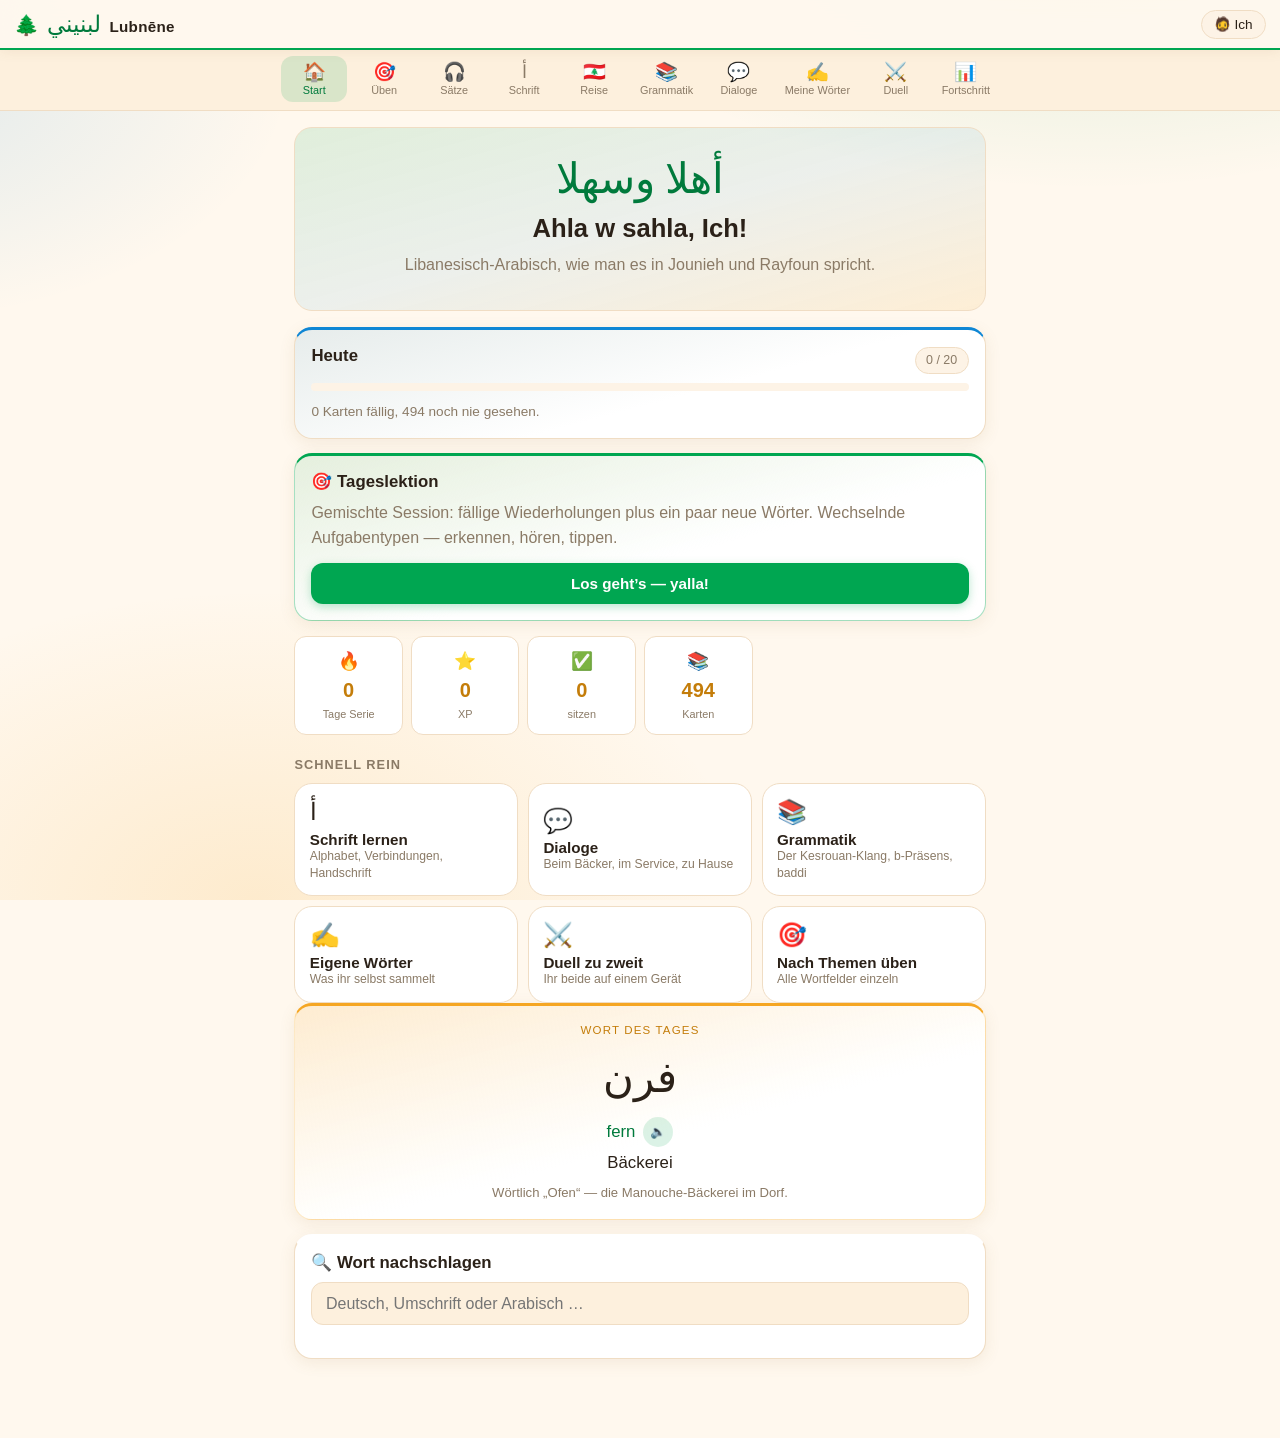
==== lubnene/index.html @ ffcf136f "Lubnēne: ausgebaute Lern-App in lubnene/, mit echten Aufnahmen Führt die vorhandenen Projekt-Assets " ====
<!DOCTYPE html>
<html lang="de">
<head>
<meta charset="utf-8">
<meta name="viewport" content="width=device-width, initial-scale=1, viewport-fit=cover">
<meta name="theme-color" content="#00a651">
<title>لبنيني · Lubnēne — Libanesisch-Arabisch lernen</title>
<meta name="description" content="Libanesisch-Arabisch lernen, wie man es in Jounieh und Rayfoun spricht.">
<link rel="manifest" href="manifest.webmanifest">
<meta name="apple-mobile-web-app-capable" content="yes">
<meta name="apple-mobile-web-app-status-bar-style" content="default">
<link rel="stylesheet" href="assets/css/app.css">
<link rel="icon" href="data:image/svg+xml,<svg xmlns='http://www.w3.org/2000/svg' viewBox='0 0 100 100'><text y='.9em' font-size='90'>🌲</text></svg>">
</head>
<body>

<header class="topbar">
  <button class="brand" data-nav="#/home">
    <span class="brand-cedar" aria-hidden="true">🌲</span>
    <span class="brand-ar">لبنيني</span>
    <span class="brand-de">Lubnēne</span>
  </button>
  <div class="topbar-right">
    <div class="streak" id="topStreak" title="Serie"></div>
    <button class="profile-chip" id="profileChip" title="Profil wechseln"></button>
  </div>
</header>

<nav class="tabbar" id="tabbar">
  <button data-nav="#/home"><span>🏠</span>Start</button>
  <button data-nav="#/learn"><span>🎯</span>Üben</button>
  <button data-nav="#/saetze"><span>🎧</span>Sätze</button>
  <button data-nav="#/alphabet"><span>ﺃ</span>Schrift</button>
  <button data-nav="#/reise"><span>🇱🇧</span>Reise</button>
  <button data-nav="#/grammar"><span>📚</span>Grammatik</button>
  <button data-nav="#/dialogues"><span>💬</span>Dialoge</button>
  <button data-nav="#/mywords"><span>✍️</span>Meine Wörter</button>
  <button data-nav="#/duel"><span>⚔️</span>Duell</button>
  <button data-nav="#/stats"><span>📊</span>Fortschritt</button>
</nav>

<main id="view" class="view"></main>

<div class="modal-backdrop" id="modalBackdrop" hidden>
  <div class="modal" id="modal" role="dialog" aria-modal="true"></div>
</div>

<div class="toast" id="toast" hidden></div>

<!-- Echte Aufnahmen aus dem Projektbestand -->
<script src="../audio-map-v6.js"></script>

<!-- Daten -->
<script src="assets/js/data/alphabet.js"></script>
<script src="assets/js/data/vocab-core.js"></script>
<script src="assets/js/data/vocab-plus.js"></script>
<script src="assets/js/data/audio-phrases.js"></script>
<script src="assets/js/data/grammar.js"></script>
<script src="assets/js/data/dialogues.js"></script>
<script src="assets/js/data/verbs.js"></script>
<script src="assets/js/data/journey.js"></script>

<!-- Kern -->
<script src="assets/js/core/util.js"></script>
<script src="assets/js/core/store.js"></script>
<script src="assets/js/core/srs.js"></script>
<script src="assets/js/core/tts.js"></script>
<script src="assets/js/core/audio.js"></script>
<script src="assets/js/core/keyboard.js"></script>
<script src="assets/js/core/items.js"></script>

<!-- Ansichten -->
<script src="assets/js/views/home.js"></script>
<script src="assets/js/views/learn.js"></script>
<script src="assets/js/views/drill.js"></script>
<script src="assets/js/views/phrases.js"></script>
<script src="assets/js/views/alphabet.js"></script>
<script src="assets/js/views/journey.js"></script>
<script src="assets/js/views/grammar.js"></script>
<script src="assets/js/views/dialogues.js"></script>
<script src="assets/js/views/mywords.js"></script>
<script src="assets/js/views/duel.js"></script>
<script src="assets/js/views/stats.js"></script>

<script src="assets/js/app.js"></script>
<script>
if ('serviceWorker' in navigator) {
  window.addEventListener('load', function () {
    navigator.serviceWorker.register('sw.js').catch(function () { /* offline ist optional */ });
  });
}
</script>
</body>
</html>
---- lubnene/assets/css/app.css ----
/* Lubnēne — Farbwelt: Zedernwald, Sandstein, Abendlicht über Jounieh. */

:root {
  /* Libanon-Palette: Flaggenrot, Zederngrün, Mittelmeer, Sonne, Sandstein */
  --bg:        #fff8ee;
  --bg-2:      #fdf0dd;
  --card:      #ffffff;
  --card-2:    #fdf3e6;
  --line:      #f0ddc4;
  --text:      #2b2118;
  --muted:     #8a7a66;
  --accent:    #00a651;   /* Zederngrün der Flagge */
  --accent-2:  #00c462;
  --accent-d:  #007a3c;
  --gold:      #f5a623;   /* Sonne über der Bucht */
  --gold-d:    #c47d0a;
  --red:       #ee161f;   /* Flaggenrot */
  --sea:       #0e86d4;   /* Mittelmeer */
  --clay:      #c96a3f;   /* Sandstein von Baalbek */
  --blue:      #0e86d4;
  --radius:    18px;
  --radius-sm: 12px;
  --shadow:    0 4px 16px rgba(150,110,60,.10);
  --shadow-lg: 0 10px 30px rgba(150,110,60,.16);
  --ar-font:   "Noto Naskh Arabic", "Amiri", "Geeza Pro", "Traditional Arabic", "Segoe UI", serif;
}

* { box-sizing: border-box; }

html, body {
  margin: 0; padding: 0;
  background: var(--bg);
  color: var(--text);
  font-family: -apple-system, BlinkMacSystemFont, "Segoe UI", Roboto, "Helvetica Neue", Arial, sans-serif;
  font-size: 16px;
  line-height: 1.55;
  -webkit-text-size-adjust: 100%;
}

body {
  padding-bottom: env(safe-area-inset-bottom);
  background-image:
    radial-gradient(900px 480px at 85% -12%, rgba(0,166,81,.16), transparent 62%),
    radial-gradient(700px 420px at -10% 8%, rgba(14,134,212,.13), transparent 60%),
    radial-gradient(800px 500px at 20% 100%, rgba(245,166,35,.16), transparent 62%);
  background-attachment: fixed;
}

h1, h2, h3, h4 { margin: 0 0 .5rem; line-height: 1.25; font-weight: 650; }
h1 { font-size: 1.6rem; }
h2 { font-size: 1.35rem; }
h3 { font-size: 1.05rem; }
p  { margin: 0 0 .6rem; }
.muted { color: var(--muted); }
.small { font-size: .85rem; }

[lang="ar"], .q-arabic, .we-ar, .lc-ar { font-family: var(--ar-font); }

/* ---------- Kopf & Navigation ---------- */

.topbar {
  position: sticky; top: 0; z-index: 40;
  display: flex; align-items: center; justify-content: space-between;
  gap: .75rem;
  padding: .6rem .9rem;
  padding-top: calc(.6rem + env(safe-area-inset-top));
  background: rgba(255,248,238,.94);
  backdrop-filter: blur(12px);
  border-bottom: 1px solid var(--line);
}

.brand {
  display: flex; align-items: baseline; gap: .5rem;
  background: none; border: 0; color: var(--text); cursor: pointer; padding: 0;
}
.brand-ar { font-family: var(--ar-font); font-size: 1.45rem; color: var(--gold); }
.brand-de { font-size: .95rem; font-weight: 600; letter-spacing: .02em; }

.topbar-right { display: flex; align-items: center; gap: .6rem; }
.streak { color: var(--gold); font-weight: 700; font-size: .9rem; white-space: nowrap; }

.profile-chip {
  background: var(--card-2); border: 1px solid var(--line); color: var(--text);
  border-radius: 999px; padding: .35rem .75rem; font-size: .85rem;
  cursor: pointer; max-width: 46vw; overflow: hidden;
  text-overflow: ellipsis; white-space: nowrap;
}
.profile-chip:hover { border-color: var(--accent); }

.tabbar {
  position: sticky; top: 0; z-index: 30;
  display: flex; gap: .25rem; overflow-x: auto;
  padding: .5rem .6rem;
  background: var(--bg-2);
  border-bottom: 1px solid var(--line);
  scrollbar-width: none;
}
.tabbar::-webkit-scrollbar { display: none; }
.tabbar button {
  flex: 0 0 auto;
  display: flex; flex-direction: column; align-items: center; gap: .15rem;
  min-width: 66px; padding: .4rem .55rem;
  background: none; border: 0; border-radius: var(--radius-sm);
  color: var(--muted); font-size: .68rem; cursor: pointer;
  transition: background .15s, color .15s;
}
.tabbar button span { font-size: 1.15rem; line-height: 1; }
.tabbar button:hover { color: var(--text); background: rgba(0,0,0,.035); }
.tabbar button.is-active { color: var(--accent-2); background: rgba(0,166,81,.12); }

.view {
  max-width: 720px; margin: 0 auto;
  padding: 1rem .9rem 4rem;
}

/* ---------- Bausteine ---------- */

.card {
  background: var(--card);
  border: 1px solid var(--line);
  border-top: 3px solid transparent;
  border-radius: var(--radius);
  padding: 1rem;
  margin-bottom: .9rem;
  box-shadow: var(--shadow);
}

.page-head { margin-bottom: 1rem; }
.section-title { margin: 1.4rem 0 .6rem; color: var(--muted); font-size: .8rem;
  text-transform: uppercase; letter-spacing: .08em; }

.row-between { display: flex; align-items: center; justify-content: space-between; }
.row-actions { display: flex; flex-wrap: wrap; gap: .5rem; }
.row-actions .btn { flex: 1 1 auto; }

.btn {
  display: inline-flex; align-items: center; justify-content: center; gap: .4rem;
  padding: .7rem 1.1rem;
  border-radius: var(--radius-sm); border: 1px solid transparent;
  font-size: .95rem; font-weight: 600; font-family: inherit;
  cursor: pointer; transition: transform .1s, background .15s, border-color .15s;
}
.btn:active { transform: scale(.98); }
.btn-primary { background: var(--accent); color: #ffffff; }
.btn-primary:hover { background: var(--accent-2); }
.btn-ghost { background: var(--card-2); color: var(--text); border-color: var(--line); }
.btn-ghost:hover { border-color: var(--accent); }
.btn-danger { background: transparent; color: var(--red); border-color: rgba(238,22,31,.4); }
.btn-danger:hover { background: rgba(238,22,31,.12); }
.btn-block { display: flex; width: 100%; margin-top: .75rem; }
.btn-sm { padding: .45rem .8rem; font-size: .85rem; }

.btn-icon {
  background: none; border: 0; color: var(--muted);
  font-size: 1rem; cursor: pointer; padding: .3rem .45rem;
  border-radius: 8px; line-height: 1;
}
.btn-icon:hover { color: var(--text); background: rgba(0,0,0,.05); }

.btn-back {
  background: none; border: 0; color: var(--muted); cursor: pointer;
  padding: 0 0 .5rem; font-size: .9rem; font-family: inherit;
}
.btn-back:hover { color: var(--accent-2); }

.btn-speak {
  background: rgba(0,166,81,.14); border: 0; color: var(--accent-2);
  border-radius: 999px; width: 30px; height: 30px; min-width: 30px;
  cursor: pointer; font-size: .8rem; line-height: 1;
  display: inline-flex; align-items: center; justify-content: center;
}
.btn-speak:hover { background: rgba(0,166,81,.3); }

.pill {
  background: var(--card-2); border: 1px solid var(--line);
  border-radius: 999px; padding: .2rem .65rem; font-size: .78rem; color: var(--muted);
}
.pill-type { color: var(--gold); border-color: rgba(245,166,35,.3); }

.chip-row { display: flex; flex-wrap: wrap; gap: .4rem; margin-bottom: .9rem; }
.chip {
  background: var(--card-2); border: 1px solid var(--line);
  border-radius: 999px; padding: .25rem .7rem; font-size: .78rem; color: var(--muted);
}

.bar {
  position: relative; height: 8px; border-radius: 999px;
  background: var(--card-2); overflow: hidden; margin: .5rem 0;
}
.bar-fill {
  height: 100%; border-radius: 999px;
  background: linear-gradient(90deg, var(--accent), var(--accent-2));
  transition: width .4s ease;
}
.bar-label {
  position: absolute; right: 0; top: -1.35rem;
  font-size: .75rem; color: var(--muted);
}

.input {
  width: 100%; padding: .7rem .85rem; margin-bottom: .6rem;
  background: var(--bg-2); border: 1px solid var(--line); border-radius: var(--radius-sm);
  color: var(--text); font-size: 1rem; font-family: inherit;
}
.input:focus { outline: none; border-color: var(--accent); }
.input-lg { font-size: 1.2rem; text-align: center; padding: .9rem; }
.input-ar { font-family: var(--ar-font); font-size: 1.4rem; text-align: right; }
.input.is-right { border-color: var(--accent); background: rgba(0,166,81,.1); }
.input.is-wrong { border-color: var(--red); background: rgba(238,22,31,.1); }

.field { margin-bottom: .9rem; }
.field label { display: block; font-size: .82rem; color: var(--muted); margin-bottom: .3rem; }

.seg { display: flex; gap: .35rem; flex-wrap: wrap; }
.seg-btn {
  flex: 1 1 auto; padding: .5rem .7rem;
  background: var(--bg-2); border: 1px solid var(--line); border-radius: var(--radius-sm);
  color: var(--muted); font-size: .85rem; font-family: inherit; cursor: pointer;
}
.seg-btn.is-on { background: rgba(0,166,81,.16); border-color: var(--accent); color: var(--accent-2); }

.switch-row {
  display: flex; align-items: center; gap: .6rem;
  padding: .5rem 0; cursor: pointer; font-size: .92rem;
}
.switch-row input { width: 18px; height: 18px; accent-color: var(--accent); }

.note-card {
  background: rgba(245,166,35,.08);
  border: 1px solid rgba(245,166,35,.25);
  border-radius: var(--radius-sm);
  padding: .8rem 1rem; font-size: .9rem; color: #7a5a1e;
}
.note-inline { font-size: .85rem; color: var(--muted); margin: .5rem 0 .8rem; }

.empty { text-align: center; padding: 2rem 1rem; }

/* ---------- Startseite ---------- */

.hero { text-align: center; padding: 1rem 0 1.2rem; }
.hero-ar { font-family: var(--ar-font); font-size: 2.6rem; color: var(--gold); line-height: 1.4; }
.hero h1 { margin-top: .3rem; }

.card-goal .goal-meta { font-size: .85rem; margin-top: .6rem; }
.card-cta { border-color: rgba(0,166,81,.35); background:
  linear-gradient(160deg, rgba(0,166,81,.12), var(--card) 60%); }

.kpi-grid {
  display: grid; grid-template-columns: repeat(4, 1fr); gap: .5rem; margin-bottom: .9rem;
}
.kpi {
  background: var(--card); border: 1px solid var(--line); border-radius: var(--radius-sm);
  padding: .7rem .4rem; text-align: center;
}
.kpi-icon { font-size: 1.1rem; }
.kpi-val { font-size: 1.25rem; font-weight: 700; color: var(--gold); }
.kpi-lab { font-size: .68rem; color: var(--muted); }

.quick-grid { display: grid; grid-template-columns: repeat(2, 1fr); gap: .6rem; }
.quick {
  text-align: left; background: var(--card); border: 1px solid var(--line);
  border-radius: var(--radius); padding: .9rem; cursor: pointer; color: var(--text);
  font-family: inherit; transition: border-color .15s, transform .1s;
}
.quick:hover { border-color: var(--accent); }
.quick:active { transform: scale(.99); }
.quick-icon { font-size: 1.5rem; margin-bottom: .3rem; font-family: var(--ar-font); }
.quick-title { font-weight: 650; font-size: .95rem; }
.quick-sub { font-size: .76rem; color: var(--muted); line-height: 1.35; }

.card-wotd { text-align: center; background:
  linear-gradient(160deg, rgba(245,166,35,.10), var(--card) 55%); border-color: rgba(245,166,35,.25); }
.wotd-label { font-size: .72rem; text-transform: uppercase; letter-spacing: .1em; color: var(--gold); }
.wotd-ar { font-family: var(--ar-font); font-size: 2.6rem; margin: .4rem 0; }
.wotd-tr { display: flex; align-items: center; justify-content: center; gap: .5rem;
  color: var(--accent-2); font-size: 1.05rem; }
.wotd-de { font-size: 1.05rem; margin-top: .2rem; }
.wotd-note { font-size: .82rem; margin-top: .4rem; }
.wotd-ex { margin-top: .8rem; padding-top: .8rem; border-top: 1px solid var(--line); }

.search-results { margin-top: .5rem; }
.word-row {
  display: flex; align-items: center; gap: .7rem;
  padding: .55rem 0; border-bottom: 1px solid var(--line);
}
.word-row:last-child { border-bottom: 0; }
.wr-ar { font-family: var(--ar-font); font-size: 1.35rem; min-width: 90px; }
.wr-mid { flex: 1; min-width: 0; }
.wr-tr { color: var(--accent-2); font-size: .9rem; }
.wr-de { font-size: .9rem; }

/* ---------- Wortfelder ---------- */

.deck-grid { display: grid; gap: .6rem; }
.deck {
  display: flex; gap: .8rem; align-items: flex-start; text-align: left;
  background: var(--card); border: 1px solid var(--line); border-radius: var(--radius);
  padding: .9rem; cursor: pointer; color: var(--text); font-family: inherit;
  transition: border-color .15s;
}
.deck:hover { border-color: var(--accent); }
.deck-icon { font-size: 1.7rem; line-height: 1; }
.deck-body { flex: 1; min-width: 0; }
.deck-title { font-weight: 650; }
.deck-sub { font-size: .8rem; color: var(--muted); }
.deck-meta { font-size: .74rem; }

.word-list { padding: .3rem 1rem; }
.we { border-bottom: 1px solid var(--line); padding: .65rem 0; }
.we:last-child { border-bottom: 0; }
.we-main { display: flex; align-items: center; gap: .7rem; }
.we-ar { font-family: var(--ar-font); font-size: 1.45rem; min-width: 92px; }
.we-info { flex: 1; min-width: 0; }
.we-tr { color: var(--accent-2); font-size: .9rem; }
.we-az { color: var(--muted); font-size: .82rem; }
.we-de { font-size: .92rem; }
.we-right { display: flex; align-items: center; gap: .3rem; }
.we-note { font-size: .8rem; color: var(--gold); margin-top: .35rem; }
.we-det { padding: .6rem 0 .2rem; }
.we-ex { margin-top: .5rem; padding: .6rem; background: var(--bg-2); border-radius: var(--radius-sm); }

.tag {
  font-size: .66rem; padding: .15rem .5rem; border-radius: 999px;
  background: var(--card-2); color: var(--muted); white-space: nowrap;
}
.tag-sitzt { background: rgba(0,166,81,.18); color: var(--accent-2); }
.tag-stabil { background: rgba(14,134,212,.16); color: var(--blue); }
.tag-am-lernen { background: rgba(245,166,35,.16); color: var(--gold); }
.tag-neu { background: var(--card-2); color: var(--muted); }

.ex-ar { font-family: var(--ar-font); font-size: 1.2rem; }
.ex-tr { color: var(--accent-2); font-size: .86rem; }
.ex-de { font-size: .86rem; }
.ex-row { padding: .6rem 0; border-bottom: 1px solid var(--line); }
.ex-row:last-child { border-bottom: 0; }

/* ---------- Übung ---------- */

.drill-head { display: flex; align-items: center; gap: .7rem; margin-bottom: 1rem; }
.drill-progress { flex: 1; }
.drill-progress .bar-label { top: -1.2rem; }

.drill-card { text-align: center; padding: 1.4rem 1rem; }
.q-label { font-size: .8rem; color: var(--muted); text-transform: uppercase; letter-spacing: .07em; }
.q-arabic { font-family: var(--ar-font); font-size: 2.8rem; margin: .7rem 0 .3rem; line-height: 1.5; }
.q-german { font-size: 1.5rem; font-weight: 600; margin: .8rem 0; }
.q-sub { display: flex; align-items: center; justify-content: center; gap: .5rem;
  color: var(--accent-2); font-size: 1rem; margin-bottom: .5rem; }
.q-azi { font-size: .85rem; }
.q-hint { font-size: .82rem; margin-bottom: .7rem; }
.q-note { font-size: .84rem; color: var(--gold); margin-top: .5rem; }

.listen-btn {
  width: 92px; height: 92px; border-radius: 50%; margin: 1.2rem auto; display: block;
  background: rgba(0,166,81,.16); border: 2px solid var(--accent);
  color: var(--accent-2); font-size: 2.2rem; cursor: pointer;
}
.listen-btn:hover { background: rgba(0,166,81,.3); }

.options { display: grid; gap: .5rem; margin-top: 1rem; }
.option {
  padding: .85rem 1rem; border-radius: var(--radius-sm);
  background: var(--card-2); border: 1px solid var(--line); color: var(--text);
  font-size: 1rem; font-family: inherit; cursor: pointer; text-align: center;
  transition: border-color .15s, background .15s;
}
.option:hover { border-color: var(--accent); }
.option-ar { font-family: var(--ar-font); font-size: 1.5rem; }
.option.is-right { background: rgba(0,166,81,.2); border-color: var(--accent); }
.option.is-wrong { background: rgba(238,22,31,.18); border-color: var(--red); }

.solution { margin-top: .8rem; font-size: 1.2rem; color: var(--accent-2); }
.solution-sub { font-size: .88rem; color: var(--muted); }

.feedback {
  margin-top: 1rem; padding: .9rem; border-radius: var(--radius-sm); text-align: center;
}
.fb-ok { background: rgba(0,166,81,.12); border: 1px solid rgba(0,166,81,.35); }
.fb-no { background: rgba(238,22,31,.10); border: 1px solid rgba(238,22,31,.3); }
.fb-title { font-weight: 700; margin-bottom: .4rem; }
.fb-word { display: flex; align-items: center; justify-content: center; gap: .6rem; flex-wrap: wrap; }
.fb-ar { font-family: var(--ar-font); font-size: 1.6rem; }
.fb-tr { color: var(--accent-2); }
.fb-de { font-size: 1rem; margin-top: .2rem; }
.fb-note { font-size: .82rem; color: var(--gold); margin-top: .4rem; }

.flash-back { margin: .8rem 0; }
.grade-row { display: grid; grid-template-columns: repeat(4, 1fr); gap: .4rem; margin-top: 1rem; }
.btn-grade {
  padding: .7rem .3rem; border-radius: var(--radius-sm); border: 1px solid var(--line);
  background: var(--card-2); color: var(--text); font-size: .82rem; font-family: inherit; cursor: pointer;
}
.g-again:hover { border-color: var(--red); color: var(--red); }
.g-hard:hover  { border-color: var(--gold); color: var(--gold); }
.g-good:hover  { border-color: var(--accent); color: var(--accent-2); }
.g-easy:hover  { border-color: var(--blue); color: var(--blue); }

.summary { text-align: center; padding: 2rem 1rem; }
.summary-emoji { font-size: 3rem; }
.summary-stats { display: grid; grid-template-columns: repeat(4, 1fr); gap: .5rem; margin: 1.2rem 0; }
.stat-val { font-size: 1.4rem; font-weight: 700; color: var(--gold); }
.stat-lab { font-size: .72rem; color: var(--muted); }
.summary-actions { display: flex; flex-wrap: wrap; gap: .5rem; justify-content: center; }

/* ---------- Schrift ---------- */

.letter-grid { display: grid; grid-template-columns: repeat(4, 1fr); gap: .5rem; }
.letter-cell {
  background: var(--card); border: 1px solid var(--line); border-radius: var(--radius-sm);
  padding: .7rem .3rem; text-align: center; cursor: pointer; color: var(--text); font-family: inherit;
  transition: border-color .15s, transform .1s;
}
.letter-cell:hover { border-color: var(--accent); transform: translateY(-2px); }
.lc-ar { font-family: var(--ar-font); font-size: 2rem; line-height: 1.3; color: var(--gold); }
.lc-name { font-size: .72rem; font-weight: 600; }
.lc-tr { font-size: .68rem; color: var(--muted); }

.letter-hero { text-align: center; }
.lh-ar { font-family: var(--ar-font); font-size: 5rem; color: var(--gold); line-height: 1.2; }
.lh-tr { color: var(--accent-2); }
.lh-sound { margin-top: .6rem; font-size: .95rem; }
.lh-de { margin-top: .5rem; font-size: .9rem; color: var(--gold); }

.forms-grid { display: grid; grid-template-columns: repeat(4, 1fr); gap: .5rem; margin-bottom: .9rem; }
.form-cell {
  background: var(--card); border: 1px solid var(--line); border-radius: var(--radius-sm);
  padding: .6rem .3rem; text-align: center;
}
.fc-label { font-size: .68rem; color: var(--muted); }
.fc-ar { font-family: var(--ar-font); font-size: 2.2rem; color: var(--text); line-height: 1.4; }

.special-row { display: flex; gap: .8rem; align-items: flex-start; padding: .6rem 0;
  border-bottom: 1px solid var(--line); }
.special-row:last-child { border-bottom: 0; }
.sp-ar { font-family: var(--ar-font); font-size: 1.9rem; color: var(--gold); min-width: 60px; text-align: center; }
.sp-name { font-weight: 600; font-size: .92rem; }
.sp-info { font-size: .84rem; }

.azi-grid { display: grid; grid-template-columns: repeat(2, 1fr); gap: .5rem; margin-top: .5rem; }
.azi-cell { background: var(--bg-2); border-radius: var(--radius-sm); padding: .6rem; text-align: center; }
.azi-n { font-size: 1.5rem; font-weight: 700; color: var(--gold); }
.azi-ar { font-family: var(--ar-font); font-size: 1.3rem; }
.azi-info { font-size: .72rem; }

.ex-big { text-align: center; }
.ex-big-ar { font-family: var(--ar-font); font-size: 2.2rem; }
.ex-big-tr { color: var(--accent-2); }

.writer { text-align: center; }
.writer-canvas {
  width: 100%; max-width: 320px; height: auto; aspect-ratio: 1;
  background: var(--bg-2); border: 1px solid var(--line); border-radius: var(--radius-sm);
  touch-action: none; cursor: crosshair; display: block; margin: .5rem auto;
}
.writer-label { font-weight: 600; margin: .5rem 0; }
.writer-controls { display: flex; flex-wrap: wrap; gap: .4rem; justify-content: center; }

/* ---------- Grammatik ---------- */

.gram-list { display: grid; gap: .4rem; }
.gram-item {
  display: flex; align-items: center; justify-content: space-between; gap: .8rem;
  background: var(--card); border: 1px solid var(--line); border-radius: var(--radius-sm);
  padding: .8rem .9rem; text-align: left; cursor: pointer; color: var(--text); font-family: inherit;
}
.gram-item:hover { border-color: var(--accent); }
.gi-title { font-weight: 600; font-size: .95rem; }
.gi-intro { font-size: .78rem; color: var(--muted); }
.gi-right { color: var(--accent-2); font-size: 1.1rem; }

.lesson-intro { font-size: .95rem; color: var(--muted); }

.table-wrap { overflow-x: auto; padding: .6rem; }
.gtable { width: 100%; border-collapse: collapse; font-size: .88rem; min-width: 380px; }
.gtable th {
  text-align: left; padding: .5rem .6rem; color: var(--muted);
  font-size: .74rem; text-transform: uppercase; letter-spacing: .05em;
  border-bottom: 1px solid var(--line); white-space: nowrap;
}
.gtable td { padding: .5rem .6rem; border-bottom: 1px solid rgba(240,221,196,.7); vertical-align: top; }
.gtable tr:last-child td { border-bottom: 0; }
.cell-mixed { font-family: var(--ar-font); font-size: 1.05rem; }
.gtable-sm { min-width: 0; }
.conj { margin-bottom: 1rem; }
.conj h4 { font-size: .8rem; color: var(--muted); text-transform: uppercase; letter-spacing: .06em; }
.conj-pron { width: 42%; font-size: .85rem; }
.conj-form { font-family: var(--ar-font); font-size: 1.05rem; }
.imp-row { font-family: var(--ar-font); font-size: 1rem; padding: .5rem 0; }
.imp-row strong { font-family: inherit; font-size: .85rem; }

.quiz .quiz-q { font-weight: 600; margin-bottom: .7rem; }
.quiz .option { margin-bottom: .4rem; }
.quiz-fb { margin-top: .6rem; padding: .6rem; border-radius: var(--radius-sm); font-size: .9rem; }

.verb-card { padding: 0; overflow: hidden; }
.verb-head {
  width: 100%; display: flex; align-items: center; justify-content: space-between;
  padding: .9rem 1rem; background: none; border: 0; color: var(--text);
  cursor: pointer; font-family: inherit; text-align: left;
}
.vh-left { display: flex; align-items: center; gap: .8rem; }
.vh-ar { font-family: var(--ar-font); font-size: 1.6rem; color: var(--gold); }
.vh-de { font-weight: 600; }
.vh-tr { font-size: .82rem; }
.vh-toggle { color: var(--muted); }
.verb-body { padding: 0 1rem 1rem; }

/* ---------- Dialoge ---------- */

.dlg-grid { display: grid; gap: .6rem; }
.dlg-card {
  display: flex; gap: .8rem; align-items: center; text-align: left;
  background: var(--card); border: 1px solid var(--line); border-radius: var(--radius);
  padding: .9rem; cursor: pointer; color: var(--text); font-family: inherit;
}
.dlg-card:hover { border-color: var(--accent); }
.dlg-icon { font-size: 1.8rem; }
.dlg-body { flex: 1; min-width: 0; }
.dlg-title { font-weight: 650; }
.dlg-scene { font-size: .8rem; color: var(--muted); }
.dlg-meta { font-size: .74rem; }
.dlg-done { color: var(--accent-2); font-size: 1.2rem; }

.dlg-lines { padding: .8rem; }
.dl { margin-bottom: .9rem; }
.dl-who { font-size: .72rem; color: var(--muted); margin-bottom: .2rem; }
.dl-bubble {
  background: var(--card-2); border-radius: var(--radius-sm);
  padding: .7rem .85rem; border: 1px solid var(--line);
}
.dl-me .dl-bubble { background: rgba(0,166,81,.10); border-color: rgba(0,166,81,.28); }
.dl-me .dl-who { text-align: right; color: var(--accent-2); }
.dl-ar { font-family: var(--ar-font); font-size: 1.4rem; line-height: 1.7;
  display: flex; align-items: center; gap: .5rem; justify-content: flex-end; }
.dl-tr { color: var(--accent-2); font-size: .88rem; }
.dl-de { font-size: .88rem; }
.dl-hidden {
  width: 100%; padding: .8rem; background: rgba(245,166,35,.08);
  border: 1px dashed rgba(245,166,35,.4); border-radius: var(--radius-sm);
  color: var(--gold); font-size: .85rem; cursor: pointer; font-family: inherit;
}

/* ---------- Duell ---------- */

.duel-players { display: flex; align-items: center; justify-content: space-around; margin: .8rem 0; }
.duel-player { text-align: center; }
.dp-avatar { font-size: 2.2rem; }
.dp-name { font-size: .88rem; font-weight: 600; }
.duel-vs { color: var(--gold); font-weight: 700; font-size: 1.1rem; }

.duel-bar { display: flex; align-items: center; justify-content: space-between; gap: .5rem; margin-bottom: .8rem; }
.duel-score {
  flex: 1; text-align: center; padding: .5rem .3rem;
  background: var(--card); border: 1px solid var(--line); border-radius: var(--radius-sm);
}
.duel-score.is-turn { border-color: var(--accent); background: rgba(0,166,81,.12); }
.ds-avatar { font-size: 1.3rem; }
.ds-name { font-size: .74rem; color: var(--muted); }
.ds-pts { font-size: 1.2rem; font-weight: 700; color: var(--gold); }
.duel-round { font-size: .8rem; color: var(--muted); white-space: nowrap; }
.duel-turn { font-weight: 650; color: var(--accent-2); margin-bottom: .6rem; }

.duel-final { display: flex; align-items: center; justify-content: center; gap: 1.4rem; margin: 1.2rem 0; }
.df-avatar { font-size: 2rem; }
.df-name { font-size: .82rem; color: var(--muted); }
.df-score { font-size: 2rem; font-weight: 700; color: var(--gold); }
.df-vs { color: var(--muted); font-size: 1.4rem; }

/* ---------- Fortschritt ---------- */

.heatmap { display: flex; gap: 3px; overflow-x: auto; padding: .4rem 0; }
.heat-col { display: flex; flex-direction: column; gap: 3px; }
.heat-cell { width: 13px; height: 13px; border-radius: 3px; background: var(--card-2); flex: 0 0 auto; }
.heat-1 { background: rgba(0,166,81,.28); }
.heat-2 { background: rgba(0,166,81,.5); }
.heat-3 { background: rgba(0,166,81,.72); }
.heat-4 { background: var(--accent-2); }
.heat-legend { display: flex; align-items: center; gap: .3rem; font-size: .72rem; margin-top: .5rem; }

.deck-stat { padding: .5rem 0; cursor: pointer; }
.dstat-head { display: flex; justify-content: space-between; font-size: .88rem; }

.weak-row {
  display: flex; align-items: center; gap: .7rem;
  padding: .45rem 0; border-bottom: 1px solid var(--line);
}
.weak-row:last-of-type { border-bottom: 0; }
.wr-lapse { color: var(--red); font-size: .8rem; margin-left: auto; }

/* ---------- Tastatur ---------- */

.kb { margin: .6rem 0; }
.kb-row { display: flex; gap: .25rem; justify-content: center; margin-bottom: .25rem; }
.kb-key {
  flex: 1 1 auto; min-width: 0; padding: .55rem .1rem;
  background: var(--card-2); border: 1px solid var(--line); border-radius: 8px;
  color: var(--text); font-family: var(--ar-font); font-size: 1.15rem;
  cursor: pointer; line-height: 1.2;
}
.kb-key:hover { background: var(--accent); color: #ffffff; }
.kb-key:active { transform: scale(.94); }
.kb-wide { font-family: inherit; font-size: .82rem; }
.kb-wrap { margin-top: .3rem; }
.kb-box { margin-top: .5rem; }

/* ---------- Modal & Toast ---------- */

.modal-backdrop {
  position: fixed; inset: 0; z-index: 100;
  background: rgba(0,0,0,.65); backdrop-filter: blur(4px);
  display: flex; align-items: center; justify-content: center; padding: 1rem;
  overflow-y: auto;
}
/* muss display:flex schlagen, sonst liegt das Overlay unsichtbar über allem */
.modal-backdrop[hidden] { display: none; }
.modal {
  background: var(--card); border: 1px solid var(--line); border-radius: var(--radius);
  padding: 1.2rem; max-width: 460px; width: 100%; max-height: 90vh; overflow-y: auto;
  box-shadow: var(--shadow);
}
.modal-actions { display: flex; gap: .5rem; justify-content: flex-end; margin-top: 1rem; flex-wrap: wrap; }

.profile-menu { display: grid; gap: .4rem; }
.pm-row {
  display: flex; align-items: center; gap: .4rem;
  border: 1px solid var(--line); border-radius: var(--radius-sm); padding: .3rem;
}
.pm-row.is-active { border-color: var(--accent); background: rgba(0,166,81,.08); }
.pm-pick {
  flex: 1; display: flex; align-items: center; gap: .6rem;
  background: none; border: 0; color: var(--text); cursor: pointer;
  padding: .45rem; text-align: left; font-family: inherit;
}
.pm-avatar { font-size: 1.5rem; }
.pm-name { font-weight: 600; }
.pm-meta { font-size: .76rem; margin-left: auto; }
.pm-check { color: var(--accent-2); }

.ava-row { display: flex; flex-wrap: wrap; gap: .35rem; margin-bottom: .6rem; }
.ava {
  width: 40px; height: 40px; border-radius: 10px; font-size: 1.3rem;
  background: var(--card-2); border: 1px solid var(--line); cursor: pointer;
}
.ava.is-on { border-color: var(--accent); background: rgba(0,166,81,.16); }

.toast {
  position: fixed; left: 50%; bottom: 1.4rem; transform: translateX(-50%);
  z-index: 200; max-width: 90vw;
  background: var(--card-2); border: 1px solid var(--accent);
  border-radius: 999px; padding: .6rem 1.1rem; font-size: .88rem;
  box-shadow: var(--shadow); animation: toastIn .2s ease;
}
.toast-warn { border-color: var(--gold); }
.toast-bad  { border-color: var(--red); }
.toast-ok   { border-color: var(--accent-2); }
@keyframes toastIn { from { opacity: 0; transform: translate(-50%, 10px); } }

/* ---------- Größere Bildschirme ---------- */

@media (min-width: 640px) {
  .letter-grid { grid-template-columns: repeat(7, 1fr); }
  .quick-grid  { grid-template-columns: repeat(3, 1fr); }
  .azi-grid    { grid-template-columns: repeat(4, 1fr); }
  .kpi-grid    { grid-template-columns: repeat(6, 1fr); }
  .tabbar      { justify-content: center; }
  .q-arabic    { font-size: 3.2rem; }
}

@media (prefers-reduced-motion: reduce) {
  *, *::before, *::after { animation-duration: .001ms !important; transition-duration: .001ms !important; }
}

/* ============================================================
   LIBANON-THEME — Kontrastkorrekturen für hellen Hintergrund
   ============================================================ */

/* Das helle Grün trägt auf Weiß nicht als Textfarbe — dunklere Variante. */
.wotd-tr, .we-tr, .dl-tr, .ex-tr, .fb-tr, .lh-tr, .solution,
.conj-form, .gi-right, .pm-check, .dlg-done, .ph-tr {
  color: var(--accent-d);
}
.tabbar button.is-active { color: var(--accent-d); background: rgba(0,166,81,.14); }
.btn-speak { color: var(--accent-d); }
.btn-speak.is-real { background: var(--accent); color: #fff; box-shadow: 0 2px 6px rgba(0,166,81,.35); }
.btn-speak.is-real:hover { background: var(--accent-d); }
.btn-primary { color: #fff; box-shadow: 0 3px 10px rgba(0,166,81,.28); }
.btn-primary:hover { background: var(--accent-d); }
.kb-key:hover { background: var(--accent); color: #fff; }
.tag-stabil { color: #0a5f96; }
.tag-am-lernen { color: var(--gold-d); }
.tag-sitzt { color: var(--accent-d); }
.note-card { color: #7a5a1e; }
.brand-ar { color: var(--accent-d); }
.streak { color: var(--gold-d); }
.kpi-val, .stat-val, .ds-pts, .df-score, .azi-n { color: var(--gold-d); }
.wotd-label { color: var(--gold-d); }
.lc-ar, .sp-ar, .vh-ar { color: var(--accent-d); }
.lh-ar { color: var(--accent); }
.q-note, .we-note, .fb-note { color: var(--clay); }
.hero-ar { color: var(--accent-d); }
.dl-hidden { color: var(--gold-d); }
.g-easy:hover { border-color: var(--sea); color: var(--sea); }

/* Fröhlicher Zedern-Streifen oben auf hervorgehobenen Karten */
.card-cta   { border-top-color: var(--accent); background: linear-gradient(165deg, rgba(0,166,81,.10), #fff 58%); }
.card-wotd  { border-top-color: var(--gold);   background: linear-gradient(165deg, rgba(245,166,35,.14), #fff 58%); }
.card-goal  { border-top-color: var(--sea);    background: linear-gradient(165deg, rgba(14,134,212,.10), #fff 58%); }

.brand-cedar { font-size: 1.25rem; }
.brand-de { color: var(--text); }

/* Flaggenband unter der Kopfleiste */
.topbar { border-bottom: 0; box-shadow: 0 2px 0 0 var(--accent), 0 3px 12px rgba(150,110,60,.10); }

.hero {
  background: linear-gradient(165deg, rgba(0,166,81,.12), rgba(14,134,212,.08) 50%, rgba(245,166,35,.12));
  border-radius: var(--radius); padding: 1.4rem 1rem; margin-bottom: 1rem;
  border: 1px solid var(--line);
}

.intro-card { border-top-color: var(--sea); }

/* ============================================================
   REISE DURCH DEN LIBANON
   ============================================================ */

.seg-tabs { margin-bottom: 1rem; }

.timeline { position: relative; padding-left: 1.6rem; }
.timeline::before {
  content: ''; position: absolute; left: .62rem; top: .6rem; bottom: .6rem; width: 3px;
  background: linear-gradient(180deg, var(--sea), var(--accent) 45%, var(--gold) 75%, var(--red));
  border-radius: 2px;
}
.tl-item {
  position: relative; display: flex; gap: .8rem; align-items: flex-start; width: 100%;
  text-align: left; background: var(--card); border: 1px solid var(--line);
  border-left: 4px solid var(--accent);
  border-radius: var(--radius); padding: .85rem; margin-bottom: .7rem;
  cursor: pointer; color: var(--text); font-family: inherit;
  box-shadow: var(--shadow); transition: transform .12s, box-shadow .15s;
}
.tl-item:hover { transform: translateX(3px); box-shadow: var(--shadow-lg); }
.tl-sea  { border-left-color: var(--sea); }
.tl-gold { border-left-color: var(--gold); }
.tl-clay { border-left-color: var(--clay); }
.tl-red  { border-left-color: var(--red); }
.tl-green{ border-left-color: var(--accent); }
.tl-dot {
  position: absolute; left: -1.98rem; top: 1rem;
  width: 26px; height: 26px; border-radius: 50%;
  background: var(--card); border: 3px solid var(--accent);
  display: flex; align-items: center; justify-content: center; font-size: .8rem;
}
.tl-sea  .tl-dot { border-color: var(--sea); }
.tl-gold .tl-dot { border-color: var(--gold); }
.tl-clay .tl-dot { border-color: var(--clay); }
.tl-red  .tl-dot { border-color: var(--red); }
.tl-era { font-size: .72rem; font-weight: 700; letter-spacing: .04em; color: var(--muted); text-transform: uppercase; }
.tl-title { font-size: 1.05rem; font-weight: 700; }
.tl-head { font-size: .84rem; color: var(--muted); }

.era-hero { text-align: center; border-top-width: 4px; }
.era-hero.era-sea   { border-top-color: var(--sea);   background: linear-gradient(165deg, rgba(14,134,212,.12), #fff 60%); }
.era-hero.era-gold  { border-top-color: var(--gold);  background: linear-gradient(165deg, rgba(245,166,35,.14), #fff 60%); }
.era-hero.era-clay  { border-top-color: var(--clay);  background: linear-gradient(165deg, rgba(201,106,63,.12), #fff 60%); }
.era-hero.era-red   { border-top-color: var(--red);   background: linear-gradient(165deg, rgba(238,22,31,.10), #fff 60%); }
.era-hero.era-green { border-top-color: var(--accent);background: linear-gradient(165deg, rgba(0,166,81,.12), #fff 60%); }
.era-icon { font-size: 2.8rem; }
.era-period { font-size: .78rem; text-transform: uppercase; letter-spacing: .08em; color: var(--muted); font-weight: 700; }
.era-head { font-size: 1rem; color: var(--clay); font-style: italic; margin-top: .3rem; }

.wow-card { border-top-color: var(--gold); background: linear-gradient(165deg, rgba(245,166,35,.13), #fff 62%); }
.wow-label { font-size: .74rem; text-transform: uppercase; letter-spacing: .09em; color: var(--gold-d); font-weight: 700; margin-bottom: .3rem; }

/* --- Orte --- */
.place-grid { display: grid; grid-template-columns: repeat(2, 1fr); gap: .7rem; }
.place-card {
  text-align: left; background: var(--card); border: 1px solid var(--line);
  border-radius: var(--radius); overflow: hidden; cursor: pointer;
  color: var(--text); font-family: inherit; padding: 0;
  box-shadow: var(--shadow); transition: transform .12s, box-shadow .15s;
}
.place-card:hover { transform: translateY(-3px); box-shadow: var(--shadow-lg); }
.place-img { height: 96px; background-size: cover; background-position: center; }
.place-img-none {
  display: flex; align-items: center; justify-content: center; font-size: 2.2rem;
  background: linear-gradient(140deg, rgba(0,166,81,.18), rgba(14,134,212,.16) 55%, rgba(245,166,35,.20));
}
.place-body { padding: .7rem .8rem .8rem; }
.place-name { display: flex; align-items: baseline; justify-content: space-between; gap: .4rem; font-weight: 700; font-size: .95rem; }
.place-ar { font-family: var(--ar-font); font-size: 1.05rem; color: var(--accent-d); }
.place-region { font-size: .74rem; color: var(--muted); }
.place-hero {
  height: 190px; border-radius: var(--radius); background-size: cover; background-position: center;
  margin-bottom: .9rem; box-shadow: var(--shadow-lg);
}
.place-title { display: flex; align-items: center; justify-content: space-between; gap: .6rem; flex-wrap: wrap; }
.place-title h2 { margin: 0; }
.place-title-ar { display: flex; align-items: center; gap: .4rem; font-family: var(--ar-font); font-size: 1.5rem; color: var(--accent-d); }

/* --- Hocharabisch-Brücke --- */
.msa-card { padding: 0; overflow: hidden; border-top-color: var(--sea); }
.msa-head {
  width: 100%; display: flex; align-items: center; gap: .7rem;
  padding: .9rem 1rem; background: none; border: 0; color: var(--text);
  cursor: pointer; font-family: inherit; text-align: left; font-size: 1rem; font-weight: 650;
}
.msa-icon { font-size: 1.3rem; }
.msa-title { flex: 1; }
.msa-toggle { color: var(--muted); }
.msa-body { padding: 0 1rem 1rem; }
.msa-intro { font-size: .92rem; color: var(--muted); }

/* ============================================================
   SÄTZE MIT ECHTER STIMME
   ============================================================ */

.set-grid { display: grid; gap: .6rem; }
.set-card {
  display: flex; gap: .8rem; align-items: flex-start; text-align: left;
  background: var(--card); border: 1px solid var(--line); border-top: 3px solid var(--gold);
  border-radius: var(--radius); padding: .9rem; cursor: pointer;
  color: var(--text); font-family: inherit; box-shadow: var(--shadow);
  transition: transform .12s, box-shadow .15s;
}
.set-card:hover { transform: translateY(-2px); box-shadow: var(--shadow-lg); }
.set-icon { font-size: 1.8rem; line-height: 1; }
.set-body { flex: 1; min-width: 0; }
.set-title { font-weight: 700; }
.set-desc { font-size: .8rem; color: var(--muted); }
.set-meta { font-size: .74rem; }

.phrase-list { padding: .4rem 1rem; }
.phrase { padding: .7rem 0; border-bottom: 1px solid var(--line); }
.phrase:last-child { border-bottom: 0; }
.ph-top { display: flex; align-items: center; gap: .6rem; justify-content: flex-end; }
.ph-ar { font-family: var(--ar-font); font-size: 1.4rem; line-height: 1.8; flex: 1; text-align: right; }
.ph-tr { font-size: .88rem; }
.ph-de { font-size: .88rem; color: var(--muted); }
.phrase.has-audio { border-right: 3px solid var(--accent); padding-right: .6rem; margin-right: -.6rem; }

.lc-audio { font-size: .62rem; display: block; margin-top: .1rem; }
.lh-audio { margin-top: .6rem; display: flex; align-items: center; justify-content: center; gap: .4rem; }

@media (min-width: 640px) {
  .place-grid { grid-template-columns: repeat(4, 1fr); }
  .set-grid   { grid-template-columns: repeat(2, 1fr); }
}
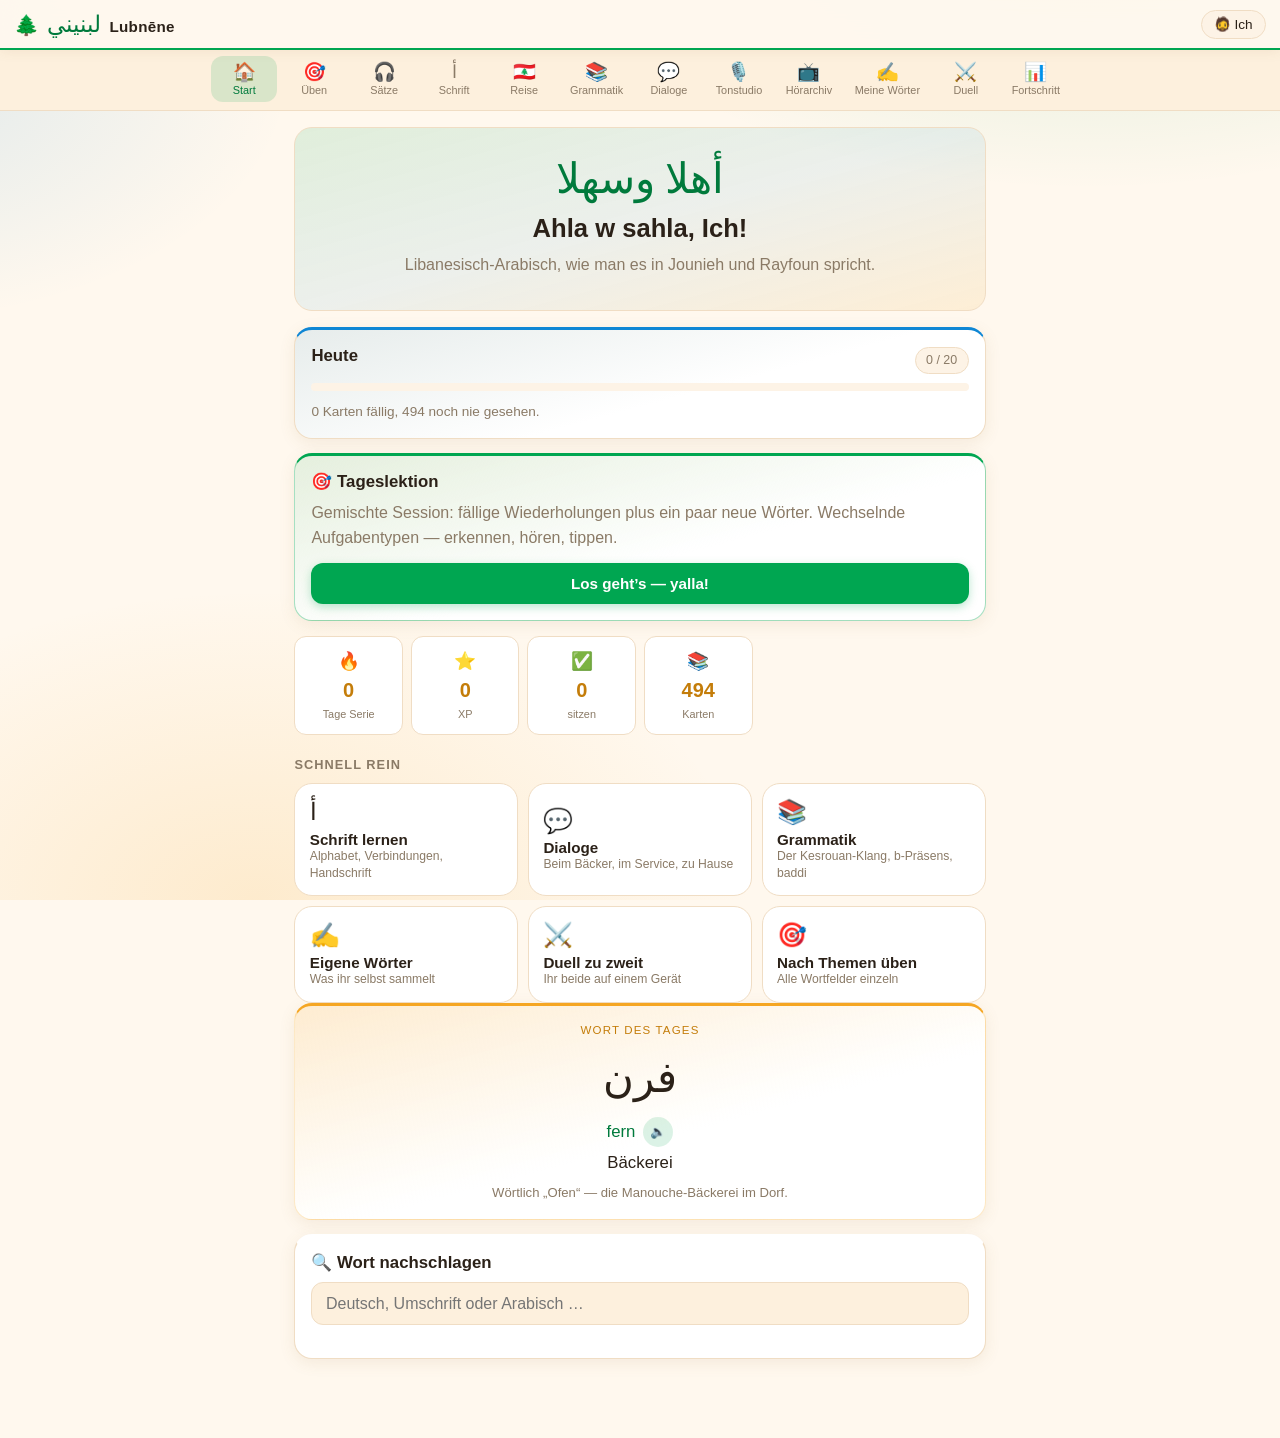
==== commit f8dbeed1: "Aussprache: eigene Aufnahmen, Lautschrift für TTS, Hörarchiv Die vorhandenen 173 MP3s sind synthetis" ====
--- a/lubnene/index.html
+++ b/lubnene/index.html
@@ -34,6 +34,8 @@
   <button data-nav="#/reise"><span>🇱🇧</span>Reise</button>
   <button data-nav="#/grammar"><span>📚</span>Grammatik</button>
   <button data-nav="#/dialogues"><span>💬</span>Dialoge</button>
+  <button data-nav="#/studio"><span>🎙️</span>Tonstudio</button>
+  <button data-nav="#/hoeren"><span>📺</span>Hörarchiv</button>
   <button data-nav="#/mywords"><span>✍️</span>Meine Wörter</button>
   <button data-nav="#/duel"><span>⚔️</span>Duell</button>
   <button data-nav="#/stats"><span>📊</span>Fortschritt</button>
@@ -65,7 +67,9 @@
 <script src="assets/js/core/store.js"></script>
 <script src="assets/js/core/srs.js"></script>
 <script src="assets/js/core/tts.js"></script>
+<script src="assets/js/core/phonetics.js"></script>
 <script src="assets/js/core/audio.js"></script>
+<script src="assets/js/core/recorder.js"></script>
 <script src="assets/js/core/keyboard.js"></script>
 <script src="assets/js/core/items.js"></script>
 
@@ -76,6 +80,8 @@
 <script src="assets/js/views/phrases.js"></script>
 <script src="assets/js/views/alphabet.js"></script>
 <script src="assets/js/views/journey.js"></script>
+<script src="assets/js/views/studio.js"></script>
+<script src="assets/js/views/listening.js"></script>
 <script src="assets/js/views/grammar.js"></script>
 <script src="assets/js/views/dialogues.js"></script>
 <script src="assets/js/views/mywords.js"></script>
--- a/lubnene/assets/css/app.css
+++ b/lubnene/assets/css/app.css
@@ -847,3 +847,60 @@
   .place-grid { grid-template-columns: repeat(4, 1fr); }
   .set-grid   { grid-template-columns: repeat(2, 1fr); }
 }
+
+/* ============================================================
+   TONSTUDIO
+   ============================================================ */
+
+.btn-speak.is-own {
+  background: var(--red); color: #fff;
+  box-shadow: 0 2px 8px rgba(238,22,31,.35);
+}
+.btn-speak.is-own:hover { background: #c8121a; }
+
+.stat-strip { display: flex; gap: .6rem; }
+.stat-strip .kpi { flex: 1; border: 0; }
+
+.gram-item.is-sel { border-color: var(--accent); background: rgba(0,166,81,.08); }
+
+.studio-card { padding-bottom: 1.6rem; }
+.studio-tr { color: var(--accent-d); font-size: 1.05rem; }
+.studio-de { font-size: .95rem; margin-bottom: .8rem; }
+.studio-status { font-size: .85rem; margin-top: .6rem; min-height: 1.3em; }
+.studio-status.is-error { color: var(--red); }
+
+.studio-wave {
+  height: 8px; border-radius: 999px; margin: 1rem auto .4rem; max-width: 220px;
+  background: var(--card-2);
+}
+.studio-wave.is-live {
+  background: linear-gradient(90deg, var(--red), var(--gold), var(--red));
+  background-size: 200% 100%;
+  animation: waveMove 1.1s linear infinite;
+}
+@keyframes waveMove { from { background-position: 0 0; } to { background-position: 200% 0; } }
+
+.studio-controls { display: flex; justify-content: center; margin: .6rem 0; }
+.rec-btn {
+  width: 84px; height: 84px; border-radius: 50%;
+  background: #fff; border: 3px solid var(--red);
+  display: flex; align-items: center; justify-content: center;
+  cursor: pointer; transition: transform .12s;
+  box-shadow: 0 4px 14px rgba(238,22,31,.25);
+}
+.rec-btn:active { transform: scale(.95); }
+.rec-dot { width: 34px; height: 34px; border-radius: 50%; background: var(--red); transition: all .18s; }
+.rec-btn.is-recording { animation: recPulse 1.3s ease-in-out infinite; }
+.rec-btn.is-recording .rec-dot { border-radius: 6px; width: 28px; height: 28px; }
+@keyframes recPulse {
+  0%,100% { box-shadow: 0 0 0 0 rgba(238,22,31,.45); }
+  50%     { box-shadow: 0 0 0 16px rgba(238,22,31,0); }
+}
+
+.studio-playback { margin-top: .8rem; }
+.studio-audio { width: 100%; margin-bottom: .7rem; }
+.studio-actions { display: flex; gap: .5rem; }
+.studio-actions .btn { flex: 1; }
+
+.listen-card { border-top-color: var(--red); }
+.listen-card a.btn { text-decoration: none; }
